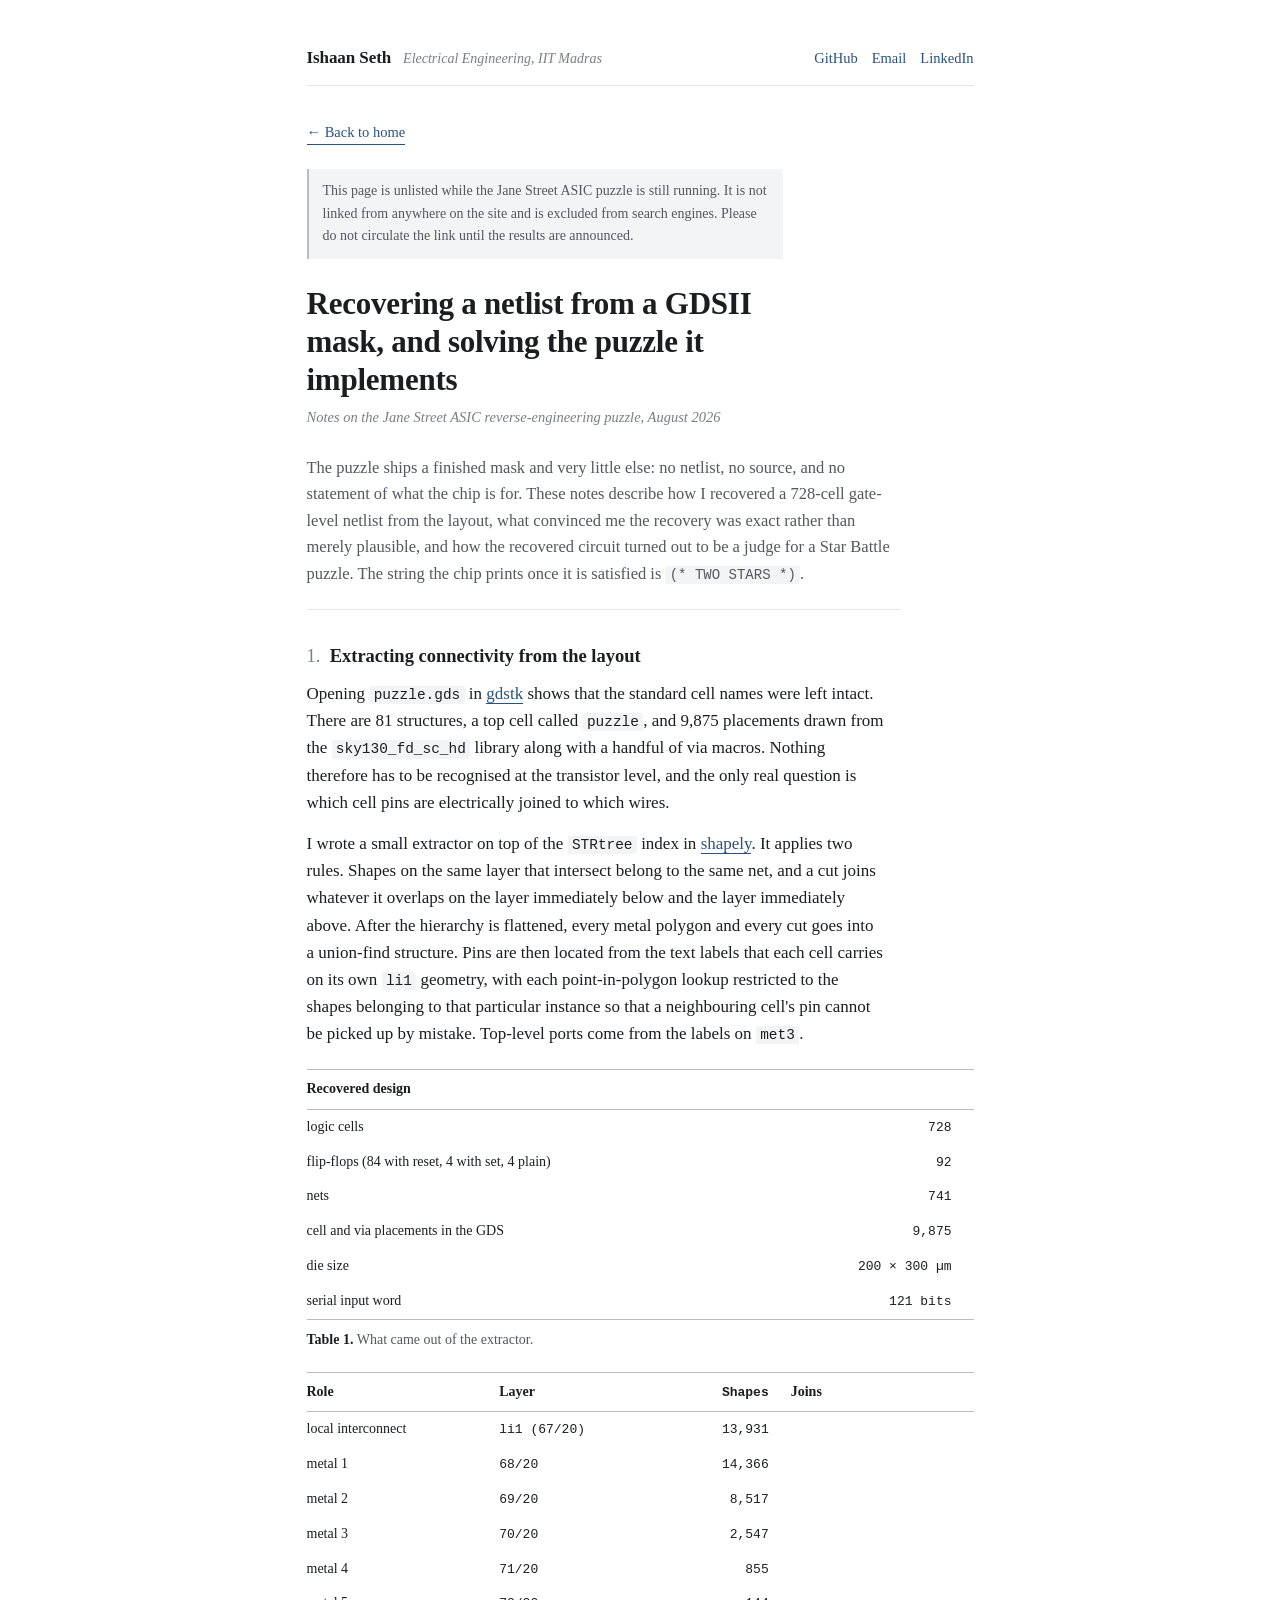
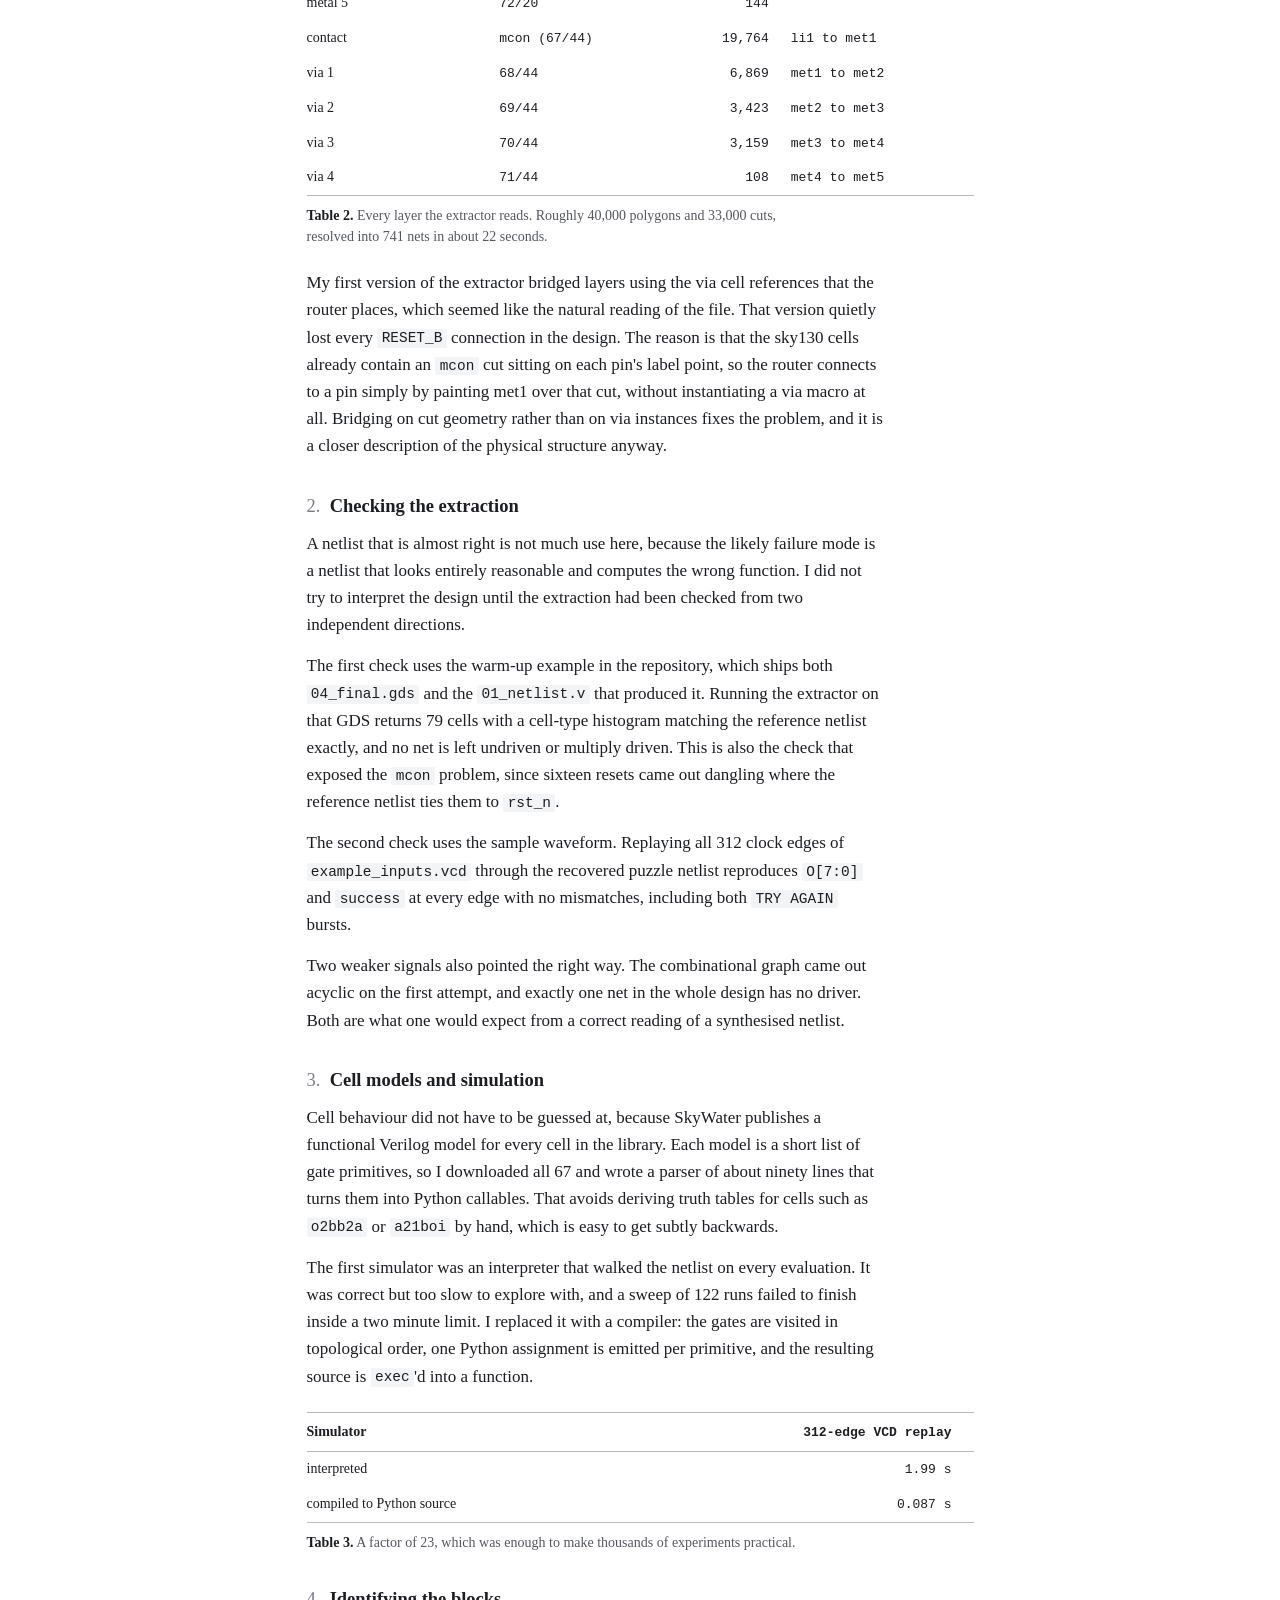
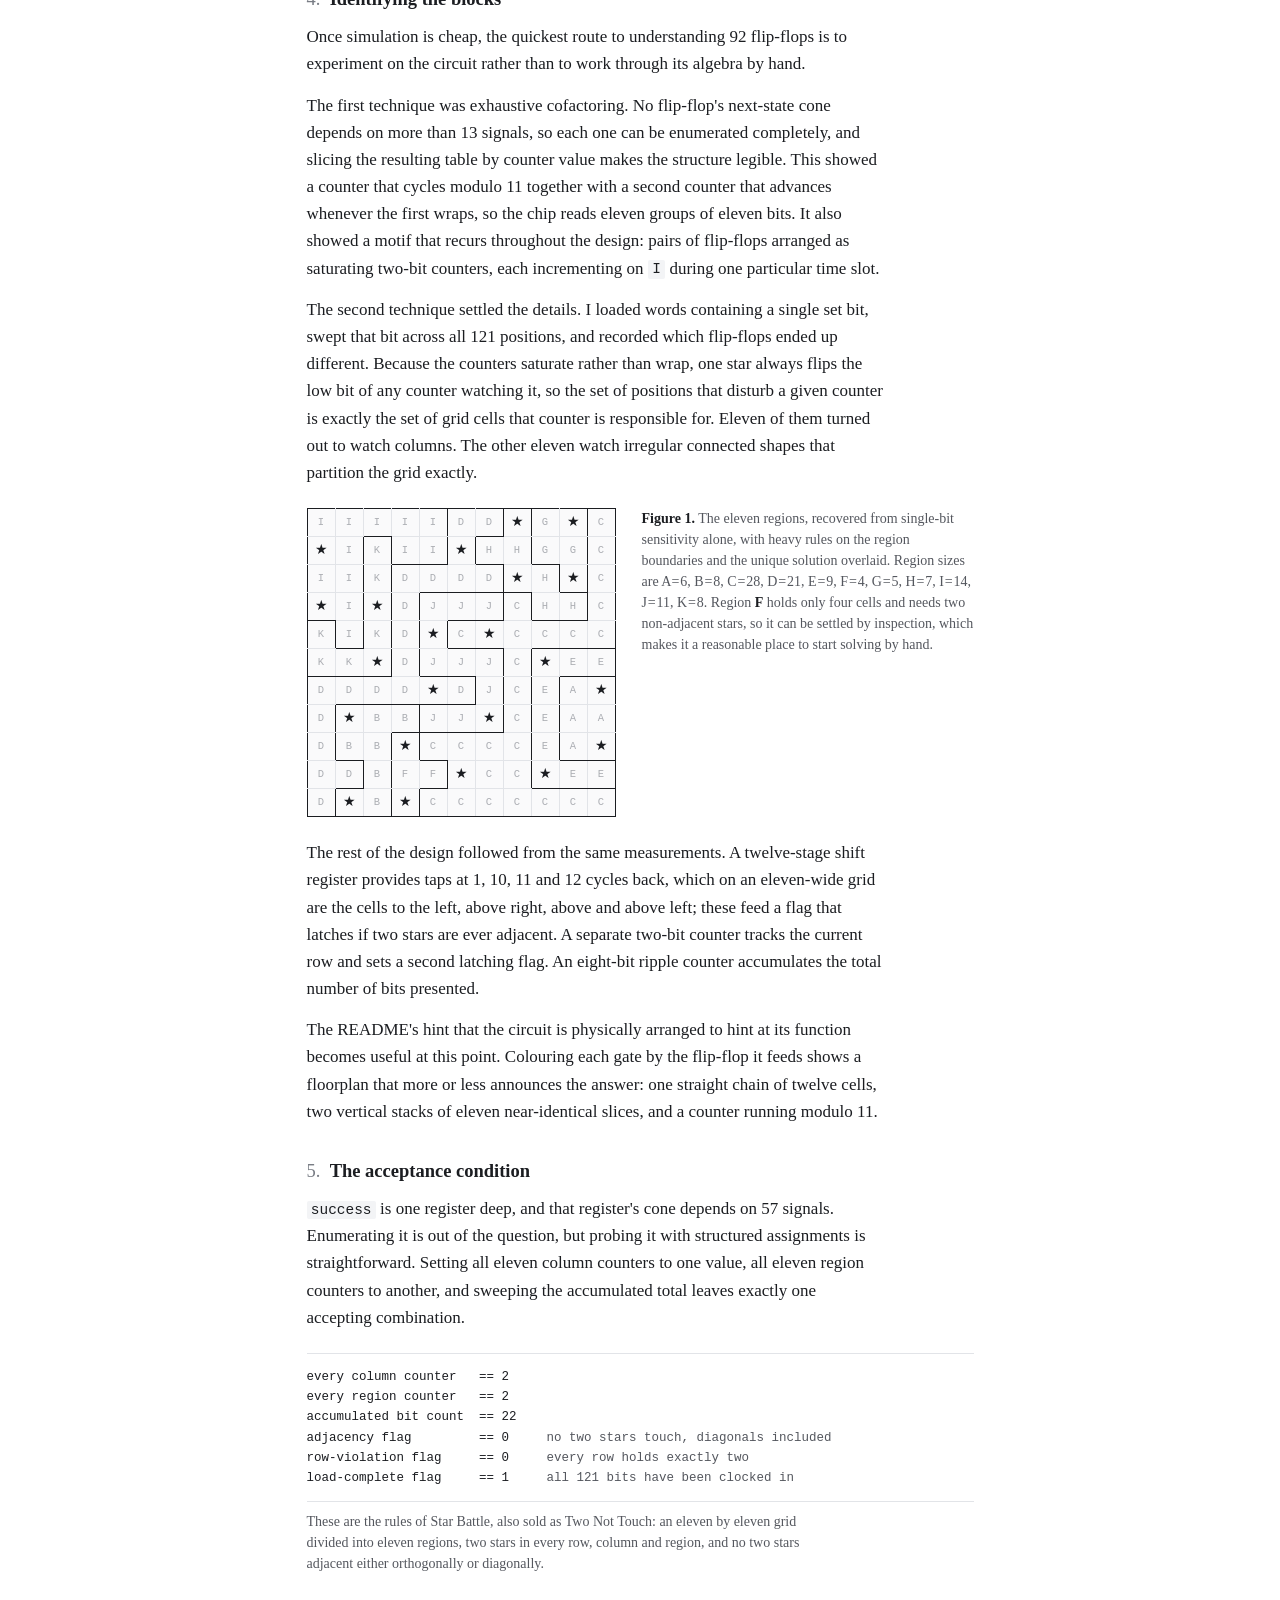
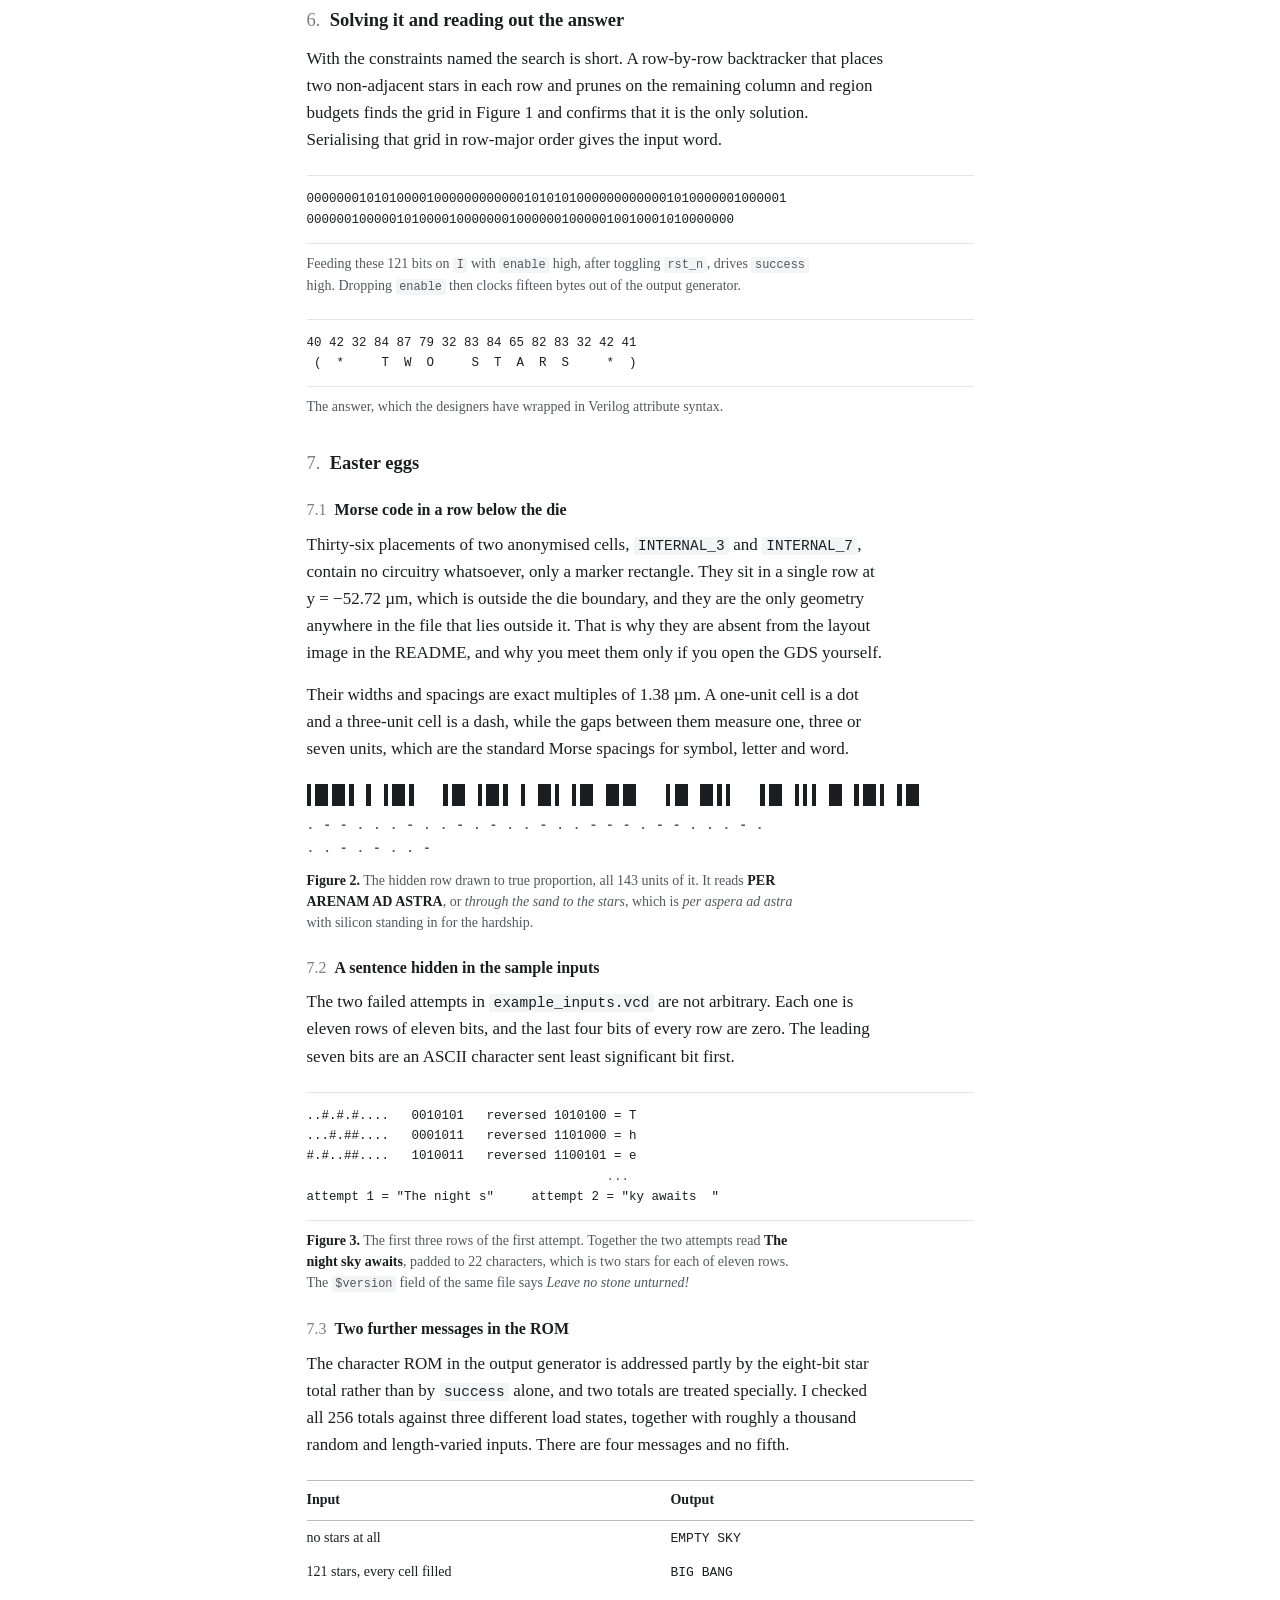
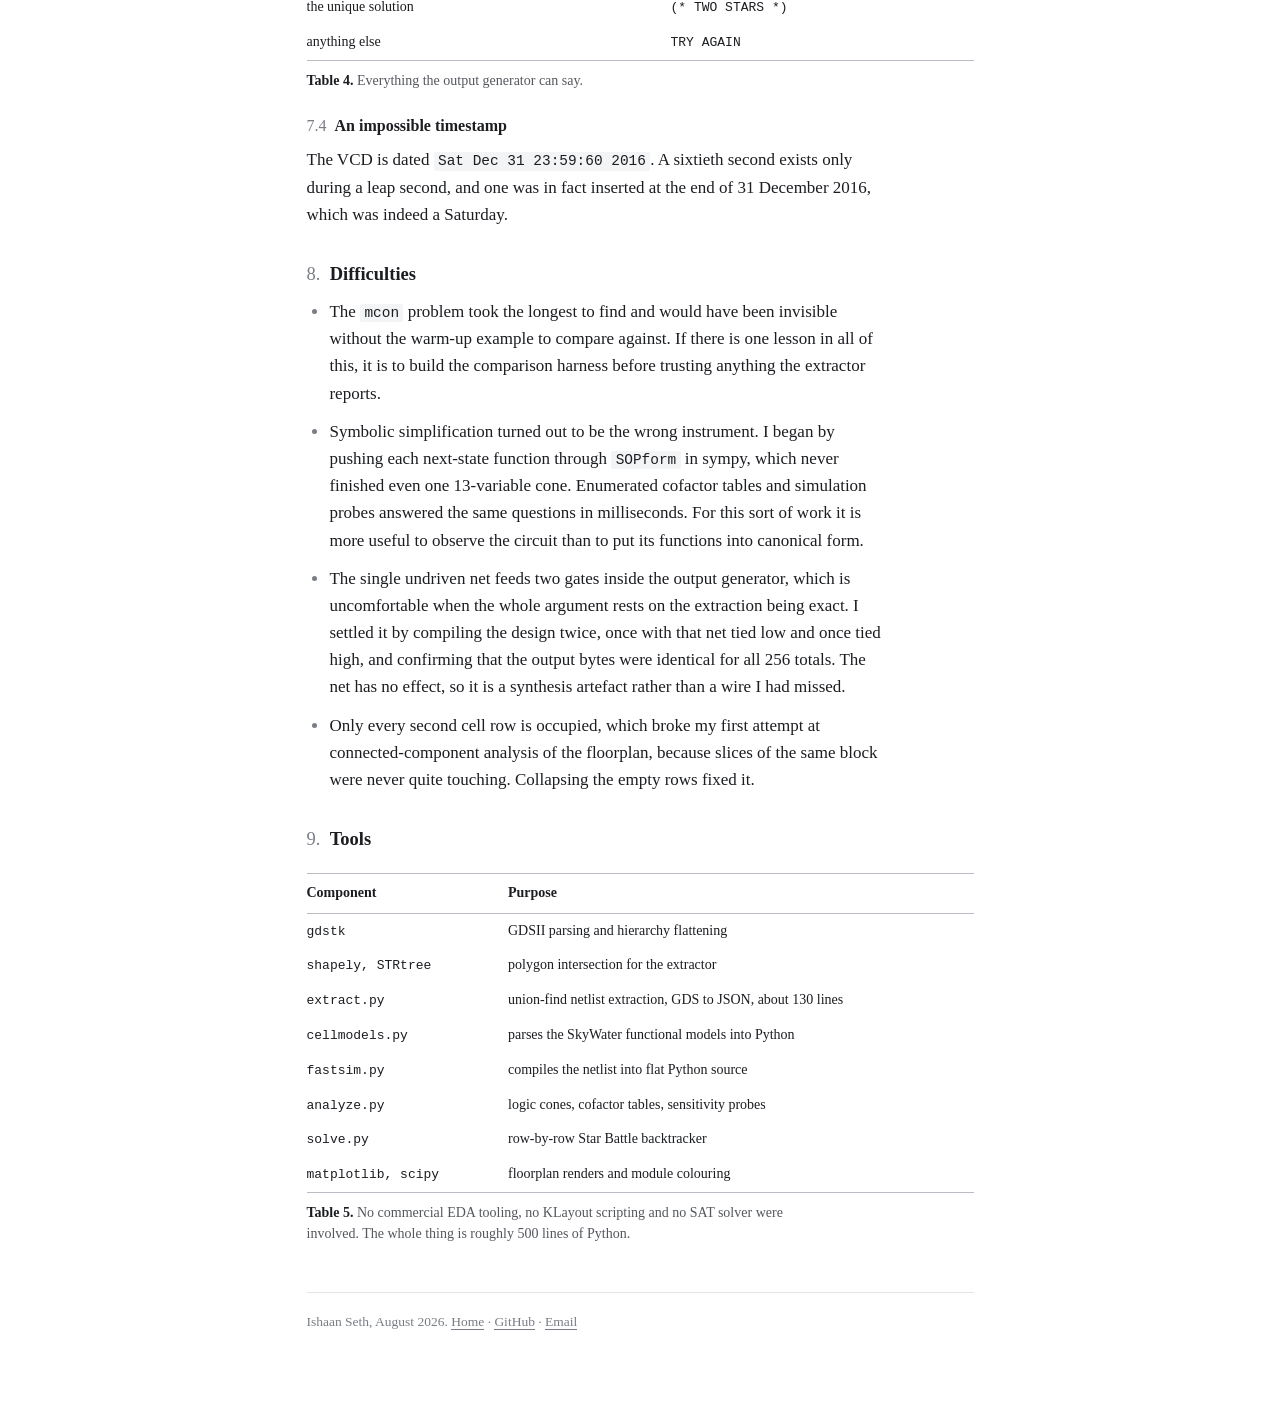
==== writing/asic-puzzle/index.html @ 90d1ff93 "Rebuild portfolio site Replaces the placeholder page with a full portfolio: experience, selected pro" ====
<!DOCTYPE html>
<html lang="en">
<head>
<meta charset="utf-8" />
<meta name="viewport" content="width=device-width, initial-scale=1" />
<title>Recovering a netlist from a GDSII mask | Ishaan Seth</title>
<meta name="robots" content="noindex, nofollow, noarchive, nosnippet" />
<meta name="googlebot" content="noindex, nofollow" />
<meta name="referrer" content="no-referrer" />
<meta name="author" content="Ishaan Seth" />
<link rel="stylesheet" href="../../style.css" />
<link rel="icon" href="data:image/svg+xml,%3Csvg xmlns='http://www.w3.org/2000/svg' viewBox='0 0 32 32'%3E%3Ctext y='26' font-size='26'%3E%E2%9A%A1%3C/text%3E%3C/svg%3E" />
</head>
<body>
<div class="col">

<header class="site">
  <div class="who">
    <a class="brand" href="/">Ishaan Seth</a>
    <span class="role">Electrical Engineering, IIT Madras</span>
  </div>
  <nav>
    <a href="https://github.com/ishaanseth">GitHub</a>
    <a href="mailto:ishaanseth2005@gmail.com">Email</a>
    <a href="https://linkedin.com/in/ishaan-seth">LinkedIn</a>
  </nav>
</header>

<a class="back" href="/">&#8592; Back to home</a>

<p class="notice">This page is unlisted while the Jane Street ASIC puzzle is still running. It is not
linked from anywhere on the site and is excluded from search engines. Please do not circulate the link
until the results are announced.</p>

<article>

<h1 class="title">Recovering a netlist from a GDSII mask, and solving the puzzle it implements</h1>
<p class="byline">Notes on the Jane Street ASIC reverse-engineering puzzle, August 2026</p>

<p class="abstract">The puzzle ships a finished mask and very little else: no netlist, no source, and
no statement of what the chip is for. These notes describe how I recovered a 728-cell gate-level
netlist from the layout, what convinced me the recovery was exact rather than merely plausible, and
how the recovered circuit turned out to be a judge for a Star Battle puzzle. The string the chip
prints once it is satisfied is <code>(* TWO STARS *)</code>.</p>

<h2><span class="sn">1.</span>Extracting connectivity from the layout</h2>
<p>Opening <code>puzzle.gds</code> in <a href="https://heitzmann.github.io/gdstk/">gdstk</a> shows
that the standard cell names were left intact. There are 81 structures, a top cell called
<code>puzzle</code>, and 9,875 placements drawn from the <code>sky130_fd_sc_hd</code> library along
with a handful of via macros. Nothing therefore has to be recognised at the transistor level, and the
only real question is which cell pins are electrically joined to which wires.</p>
<p>I wrote a small extractor on top of the <code>STRtree</code> index in
<a href="https://shapely.readthedocs.io/">shapely</a>. It applies two rules. Shapes on the same layer
that intersect belong to the same net, and a cut joins whatever it overlaps on the layer immediately
below and the layer immediately above. After the hierarchy is flattened, every metal polygon and every
cut goes into a union-find structure. Pins are then located from the text labels that each cell carries
on its own <code>li1</code> geometry, with each point-in-polygon lookup restricted to the shapes
belonging to that particular instance so that a neighbouring cell's pin cannot be picked up by mistake.
Top-level ports come from the labels on <code>met3</code>.</p>

<figure>
  <div class="scroll"><table class="dt">
    <thead><tr><th>Recovered design</th><th class="n"></th></tr></thead>
    <tbody>
      <tr><td>logic cells</td><td class="n">728</td></tr>
      <tr><td>flip-flops (84 with reset, 4 with set, 4 plain)</td><td class="n">92</td></tr>
      <tr><td>nets</td><td class="n">741</td></tr>
      <tr><td>cell and via placements in the GDS</td><td class="n">9,875</td></tr>
      <tr><td>die size</td><td class="n">200 &#215; 300 &#181;m</td></tr>
      <tr><td>serial input word</td><td class="n">121 bits</td></tr>
    </tbody>
  </table></div>
  <figcaption><b>Table 1.</b> What came out of the extractor.</figcaption>
</figure>

<figure>
  <div class="scroll"><table class="dt">
    <thead><tr><th>Role</th><th>Layer</th><th class="n">Shapes</th><th>Joins</th></tr></thead>
    <tbody>
      <tr><td>local interconnect</td><td class="m">li1 (67/20)</td><td class="n">13,931</td><td></td></tr>
      <tr><td>metal 1</td><td class="m">68/20</td><td class="n">14,366</td><td></td></tr>
      <tr><td>metal 2</td><td class="m">69/20</td><td class="n">8,517</td><td></td></tr>
      <tr><td>metal 3</td><td class="m">70/20</td><td class="n">2,547</td><td></td></tr>
      <tr><td>metal 4</td><td class="m">71/20</td><td class="n">855</td><td></td></tr>
      <tr><td>metal 5</td><td class="m">72/20</td><td class="n">144</td><td></td></tr>
      <tr><td>contact</td><td class="m">mcon (67/44)</td><td class="n">19,764</td><td class="m">li1 to met1</td></tr>
      <tr><td>via 1</td><td class="m">68/44</td><td class="n">6,869</td><td class="m">met1 to met2</td></tr>
      <tr><td>via 2</td><td class="m">69/44</td><td class="n">3,423</td><td class="m">met2 to met3</td></tr>
      <tr><td>via 3</td><td class="m">70/44</td><td class="n">3,159</td><td class="m">met3 to met4</td></tr>
      <tr><td>via 4</td><td class="m">71/44</td><td class="n">108</td><td class="m">met4 to met5</td></tr>
    </tbody>
  </table></div>
  <figcaption><b>Table 2.</b> Every layer the extractor reads. Roughly 40,000 polygons and 33,000
    cuts, resolved into 741 nets in about 22 seconds.</figcaption>
</figure>

<p>My first version of the extractor bridged layers using the via cell references that the router
places, which seemed like the natural reading of the file. That version quietly lost every
<code>RESET_B</code> connection in the design. The reason is that the sky130 cells already contain an
<code>mcon</code> cut sitting on each pin's label point, so the router connects to a pin simply by
painting met1 over that cut, without instantiating a via macro at all. Bridging on cut geometry rather
than on via instances fixes the problem, and it is a closer description of the physical structure
anyway.</p>

<h2><span class="sn">2.</span>Checking the extraction</h2>
<p>A netlist that is almost right is not much use here, because the likely failure mode is a netlist
that looks entirely reasonable and computes the wrong function. I did not try to interpret the design
until the extraction had been checked from two independent directions.</p>
<p>The first check uses the warm-up example in the repository, which ships both
<code>04_final.gds</code> and the <code>01_netlist.v</code> that produced it. Running the extractor on
that GDS returns 79 cells with a cell-type histogram matching the reference netlist exactly, and no net
is left undriven or multiply driven. This is also the check that exposed the <code>mcon</code> problem,
since sixteen resets came out dangling where the reference netlist ties them to <code>rst_n</code>.</p>
<p>The second check uses the sample waveform. Replaying all 312 clock edges of
<code>example_inputs.vcd</code> through the recovered puzzle netlist reproduces <code>O[7:0]</code> and
<code>success</code> at every edge with no mismatches, including both <code>TRY AGAIN</code> bursts.</p>
<p>Two weaker signals also pointed the right way. The combinational graph came out acyclic on the first
attempt, and exactly one net in the whole design has no driver. Both are what one would expect from a
correct reading of a synthesised netlist.</p>

<h2><span class="sn">3.</span>Cell models and simulation</h2>
<p>Cell behaviour did not have to be guessed at, because SkyWater publishes a functional Verilog model
for every cell in the library. Each model is a short list of gate primitives, so I downloaded all 67
and wrote a parser of about ninety lines that turns them into Python callables. That avoids deriving
truth tables for cells such as <code>o2bb2a</code> or <code>a21boi</code> by hand, which is easy to get
subtly backwards.</p>
<p>The first simulator was an interpreter that walked the netlist on every evaluation. It was correct
but too slow to explore with, and a sweep of 122 runs failed to finish inside a two minute limit. I
replaced it with a compiler: the gates are visited in topological order, one Python assignment is
emitted per primitive, and the resulting source is <code>exec</code>'d into a function.</p>

<figure>
  <div class="scroll"><table class="dt">
    <thead><tr><th>Simulator</th><th class="n">312-edge VCD replay</th></tr></thead>
    <tbody>
      <tr><td>interpreted</td><td class="n">1.99 s</td></tr>
      <tr><td>compiled to Python source</td><td class="n">0.087 s</td></tr>
    </tbody>
  </table></div>
  <figcaption><b>Table 3.</b> A factor of 23, which was enough to make thousands of experiments
    practical.</figcaption>
</figure>

<h2><span class="sn">4.</span>Identifying the blocks</h2>
<p>Once simulation is cheap, the quickest route to understanding 92 flip-flops is to experiment on the
circuit rather than to work through its algebra by hand.</p>
<p>The first technique was exhaustive cofactoring. No flip-flop's next-state cone depends on more than
13 signals, so each one can be enumerated completely, and slicing the resulting table by counter value
makes the structure legible. This showed a counter that cycles modulo 11 together with a second counter
that advances whenever the first wraps, so the chip reads eleven groups of eleven bits. It also showed a
motif that recurs throughout the design: pairs of flip-flops arranged as saturating two-bit counters,
each incrementing on <code>I</code> during one particular time slot.</p>
<p>The second technique settled the details. I loaded words containing a single set bit, swept that bit
across all 121 positions, and recorded which flip-flops ended up different. Because the counters
saturate rather than wrap, one star always flips the low bit of any counter watching it, so the set of
positions that disturb a given counter is exactly the set of grid cells that counter is responsible for.
Eleven of them turned out to watch columns. The other eleven watch irregular connected shapes that
partition the grid exactly.</p>

<figure>
  <div class="gridwrap">
    <table class="sb">
<tr><td class="gc bt bl"><span class="rl">I</span></td><td class="gc bt"><span class="rl">I</span></td><td class="gc bt bb"><span class="rl">I</span></td><td class="gc bt"><span class="rl">I</span></td><td class="gc bt br"><span class="rl">I</span></td><td class="gc bt bl"><span class="rl">D</span></td><td class="gc bt bb br"><span class="rl">D</span></td><td class="gc bt bl br st"><span class="sg">&#9733;</span></td><td class="gc bt bl"><span class="rl">G</span></td><td class="gc bt br st"><span class="sg">&#9733;</span></td><td class="gc bt bl br"><span class="rl">C</span></td></tr>
<tr><td class="gc bl st"><span class="sg">&#9733;</span></td><td class="gc br"><span class="rl">I</span></td><td class="gc bt bl br"><span class="rl">K</span></td><td class="gc bb bl"><span class="rl">I</span></td><td class="gc bb br"><span class="rl">I</span></td><td class="gc bl br st"><span class="sg">&#9733;</span></td><td class="gc bt bb bl"><span class="rl">H</span></td><td class="gc br"><span class="rl">H</span></td><td class="gc bb bl"><span class="rl">G</span></td><td class="gc br"><span class="rl">G</span></td><td class="gc bl br"><span class="rl">C</span></td></tr>
<tr><td class="gc bl"><span class="rl">I</span></td><td class="gc br"><span class="rl">I</span></td><td class="gc bl br"><span class="rl">K</span></td><td class="gc bt bl"><span class="rl">D</span></td><td class="gc bt bb"><span class="rl">D</span></td><td class="gc bb"><span class="rl">D</span></td><td class="gc bt bb br"><span class="rl">D</span></td><td class="gc bb bl st"><span class="sg">&#9733;</span></td><td class="gc bt br"><span class="rl">H</span></td><td class="gc bb bl br st"><span class="sg">&#9733;</span></td><td class="gc bl br"><span class="rl">C</span></td></tr>
<tr><td class="gc bb bl st"><span class="sg">&#9733;</span></td><td class="gc br"><span class="rl">I</span></td><td class="gc bl br st"><span class="sg">&#9733;</span></td><td class="gc bl br"><span class="rl">D</span></td><td class="gc bt bl"><span class="rl">J</span></td><td class="gc bt bb"><span class="rl">J</span></td><td class="gc bt bb br"><span class="rl">J</span></td><td class="gc bt bl br"><span class="rl">C</span></td><td class="gc bb bl"><span class="rl">H</span></td><td class="gc bt bb br"><span class="rl">H</span></td><td class="gc bl br"><span class="rl">C</span></td></tr>
<tr><td class="gc bt bl br"><span class="rl">K</span></td><td class="gc bb bl br"><span class="rl">I</span></td><td class="gc bl br"><span class="rl">K</span></td><td class="gc bl br"><span class="rl">D</span></td><td class="gc bl br st"><span class="sg">&#9733;</span></td><td class="gc bt bb bl"><span class="rl">C</span></td><td class="gc bt bb st"><span class="sg">&#9733;</span></td><td class="gc"><span class="rl">C</span></td><td class="gc bt bb"><span class="rl">C</span></td><td class="gc bt bb"><span class="rl">C</span></td><td class="gc bb br"><span class="rl">C</span></td></tr>
<tr><td class="gc bb bl"><span class="rl">K</span></td><td class="gc bt bb"><span class="rl">K</span></td><td class="gc bb br st"><span class="sg">&#9733;</span></td><td class="gc bl br"><span class="rl">D</span></td><td class="gc bb bl"><span class="rl">J</span></td><td class="gc bt bb"><span class="rl">J</span></td><td class="gc bt br"><span class="rl">J</span></td><td class="gc bl br"><span class="rl">C</span></td><td class="gc bt bl st"><span class="sg">&#9733;</span></td><td class="gc bt bb"><span class="rl">E</span></td><td class="gc bt bb br"><span class="rl">E</span></td></tr>
<tr><td class="gc bt bl"><span class="rl">D</span></td><td class="gc bt bb"><span class="rl">D</span></td><td class="gc bt bb"><span class="rl">D</span></td><td class="gc bb"><span class="rl">D</span></td><td class="gc bt bb st"><span class="sg">&#9733;</span></td><td class="gc bt bb br"><span class="rl">D</span></td><td class="gc bl br"><span class="rl">J</span></td><td class="gc bl br"><span class="rl">C</span></td><td class="gc bl br"><span class="rl">E</span></td><td class="gc bt bl"><span class="rl">A</span></td><td class="gc bt br st"><span class="sg">&#9733;</span></td></tr>
<tr><td class="gc bl br"><span class="rl">D</span></td><td class="gc bt bl st"><span class="sg">&#9733;</span></td><td class="gc bt"><span class="rl">B</span></td><td class="gc bt bb br"><span class="rl">B</span></td><td class="gc bt bb bl"><span class="rl">J</span></td><td class="gc bt bb"><span class="rl">J</span></td><td class="gc bb br st"><span class="sg">&#9733;</span></td><td class="gc bl br"><span class="rl">C</span></td><td class="gc bl br"><span class="rl">E</span></td><td class="gc bl"><span class="rl">A</span></td><td class="gc br"><span class="rl">A</span></td></tr>
<tr><td class="gc bl br"><span class="rl">D</span></td><td class="gc bb bl"><span class="rl">B</span></td><td class="gc br"><span class="rl">B</span></td><td class="gc bt bl br st"><span class="sg">&#9733;</span></td><td class="gc bt bb bl"><span class="rl">C</span></td><td class="gc bt"><span class="rl">C</span></td><td class="gc bt"><span class="rl">C</span></td><td class="gc br"><span class="rl">C</span></td><td class="gc bl br"><span class="rl">E</span></td><td class="gc bb bl"><span class="rl">A</span></td><td class="gc bb br st"><span class="sg">&#9733;</span></td></tr>
<tr><td class="gc bl"><span class="rl">D</span></td><td class="gc bt bb br"><span class="rl">D</span></td><td class="gc bl br"><span class="rl">B</span></td><td class="gc bl"><span class="rl">F</span></td><td class="gc bt bb br"><span class="rl">F</span></td><td class="gc bl st"><span class="sg">&#9733;</span></td><td class="gc"><span class="rl">C</span></td><td class="gc br"><span class="rl">C</span></td><td class="gc bb bl st"><span class="sg">&#9733;</span></td><td class="gc bt bb"><span class="rl">E</span></td><td class="gc bt bb br"><span class="rl">E</span></td></tr>
<tr><td class="gc bb bl br"><span class="rl">D</span></td><td class="gc bt bb bl st"><span class="sg">&#9733;</span></td><td class="gc bb br"><span class="rl">B</span></td><td class="gc bb bl br st"><span class="sg">&#9733;</span></td><td class="gc bt bb bl"><span class="rl">C</span></td><td class="gc bb"><span class="rl">C</span></td><td class="gc bb"><span class="rl">C</span></td><td class="gc bb"><span class="rl">C</span></td><td class="gc bt bb"><span class="rl">C</span></td><td class="gc bt bb"><span class="rl">C</span></td><td class="gc bt bb br"><span class="rl">C</span></td></tr>
    </table>
    <figcaption style="flex:1 1 230px;min-width:200px"><b>Figure 1.</b> The eleven regions, recovered
      from single-bit sensitivity alone, with heavy rules on the region boundaries and the unique
      solution overlaid. Region sizes are A&#8202;=&#8202;6, B&#8202;=&#8202;8, C&#8202;=&#8202;28, D&#8202;=&#8202;21, E&#8202;=&#8202;9, F&#8202;=&#8202;4, G&#8202;=&#8202;5, H&#8202;=&#8202;7, I&#8202;=&#8202;14, J&#8202;=&#8202;11, K&#8202;=&#8202;8. Region <b>F</b> holds only four cells and needs
      two non-adjacent stars, so it can be settled by inspection, which makes it a reasonable place to
      start solving by hand.</figcaption>
  </div>
</figure>

<p>The rest of the design followed from the same measurements. A twelve-stage shift register provides
taps at 1, 10, 11 and 12 cycles back, which on an eleven-wide grid are the cells to the left, above
right, above and above left; these feed a flag that latches if two stars are ever adjacent. A separate
two-bit counter tracks the current row and sets a second latching flag. An eight-bit ripple counter
accumulates the total number of bits presented.</p>
<p>The README's hint that the circuit is physically arranged to hint at its function becomes useful at
this point. Colouring each gate by the flip-flop it feeds shows a floorplan that more or less announces
the answer: one straight chain of twelve cells, two vertical stacks of eleven near-identical slices, and
a counter running modulo 11.</p>

<h2><span class="sn">5.</span>The acceptance condition</h2>
<p><code>success</code> is one register deep, and that register's cone depends on 57 signals. Enumerating
it is out of the question, but probing it with structured assignments is straightforward. Setting all
eleven column counters to one value, all eleven region counters to another, and sweeping the accumulated
total leaves exactly one accepting combination.</p>
<figure>
  <pre>every column counter   == 2
every region counter   == 2
accumulated bit count  == 22
adjacency flag         == 0     <em>no two stars touch, diagonals included</em>
row-violation flag     == 0     <em>every row holds exactly two</em>
load-complete flag     == 1     <em>all 121 bits have been clocked in</em></pre>
  <figcaption>These are the rules of Star Battle, also sold as Two Not Touch: an eleven by eleven grid
    divided into eleven regions, two stars in every row, column and region, and no two stars adjacent
    either orthogonally or diagonally.</figcaption>
</figure>

<h2><span class="sn">6.</span>Solving it and reading out the answer</h2>
<p>With the constraints named the search is short. A row-by-row backtracker that places two non-adjacent
stars in each row and prunes on the remaining column and region budgets finds the grid in Figure 1 and
confirms that it is the only solution. Serialising that grid in row-major order gives the input word.</p>
<figure>
  <pre>0000000101010000100000000000010101010000000000001010000001000001
000000100000101000010000000100000010000010010001010000000</pre>
  <figcaption>Feeding these 121 bits on <code>I</code> with <code>enable</code> high, after toggling
    <code>rst_n</code>, drives <code>success</code> high. Dropping <code>enable</code> then clocks
    fifteen bytes out of the output generator.</figcaption>
</figure>
<figure>
  <pre>40 42 32 84 87 79 32 83 84 65 82 83 32 42 41
 (  *     T  W  O     S  T  A  R  S     *  )</pre>
  <figcaption>The answer, which the designers have wrapped in Verilog attribute syntax.</figcaption>
</figure>

<h2><span class="sn">7.</span>Easter eggs</h2>

<h3><span class="sn">7.1</span>Morse code in a row below the die</h3>
<p>Thirty-six placements of two anonymised cells, <code>INTERNAL_3</code> and <code>INTERNAL_7</code>,
contain no circuitry whatsoever, only a marker rectangle. They sit in a single row at
y = &minus;52.72 &#181;m, which is outside the die boundary, and they are the only geometry anywhere in
the file that lies outside it. That is why they are absent from the layout image in the README, and why
you meet them only if you open the GDS yourself.</p>
<p>Their widths and spacings are exact multiples of 1.38 &#181;m. A one-unit cell is a dot and a
three-unit cell is a dash, while the gaps between them measure one, three or seven units, which are the
standard Morse spacings for symbol, letter and word.</p>
<figure>
  <div class="morse"><i class="mk" style="flex:1 0 0"></i><i class="gp" style="flex:1 0 0"></i><i class="mk" style="flex:3 0 0"></i><i class="gp" style="flex:1 0 0"></i><i class="mk" style="flex:3 0 0"></i><i class="gp" style="flex:1 0 0"></i><i class="mk" style="flex:1 0 0"></i><i class="gp" style="flex:3 0 0"></i><i class="mk" style="flex:1 0 0"></i><i class="gp" style="flex:3 0 0"></i><i class="mk" style="flex:1 0 0"></i><i class="gp" style="flex:1 0 0"></i><i class="mk" style="flex:3 0 0"></i><i class="gp" style="flex:1 0 0"></i><i class="mk" style="flex:1 0 0"></i><i class="gp" style="flex:7 0 0"></i><i class="mk" style="flex:1 0 0"></i><i class="gp" style="flex:1 0 0"></i><i class="mk" style="flex:3 0 0"></i><i class="gp" style="flex:3 0 0"></i><i class="mk" style="flex:1 0 0"></i><i class="gp" style="flex:1 0 0"></i><i class="mk" style="flex:3 0 0"></i><i class="gp" style="flex:1 0 0"></i><i class="mk" style="flex:1 0 0"></i><i class="gp" style="flex:3 0 0"></i><i class="mk" style="flex:1 0 0"></i><i class="gp" style="flex:3 0 0"></i><i class="mk" style="flex:3 0 0"></i><i class="gp" style="flex:1 0 0"></i><i class="mk" style="flex:1 0 0"></i><i class="gp" style="flex:3 0 0"></i><i class="mk" style="flex:1 0 0"></i><i class="gp" style="flex:1 0 0"></i><i class="mk" style="flex:3 0 0"></i><i class="gp" style="flex:3 0 0"></i><i class="mk" style="flex:3 0 0"></i><i class="gp" style="flex:1 0 0"></i><i class="mk" style="flex:3 0 0"></i><i class="gp" style="flex:7 0 0"></i><i class="mk" style="flex:1 0 0"></i><i class="gp" style="flex:1 0 0"></i><i class="mk" style="flex:3 0 0"></i><i class="gp" style="flex:3 0 0"></i><i class="mk" style="flex:3 0 0"></i><i class="gp" style="flex:1 0 0"></i><i class="mk" style="flex:1 0 0"></i><i class="gp" style="flex:1 0 0"></i><i class="mk" style="flex:1 0 0"></i><i class="gp" style="flex:7 0 0"></i><i class="mk" style="flex:1 0 0"></i><i class="gp" style="flex:1 0 0"></i><i class="mk" style="flex:3 0 0"></i><i class="gp" style="flex:3 0 0"></i><i class="mk" style="flex:1 0 0"></i><i class="gp" style="flex:1 0 0"></i><i class="mk" style="flex:1 0 0"></i><i class="gp" style="flex:1 0 0"></i><i class="mk" style="flex:1 0 0"></i><i class="gp" style="flex:3 0 0"></i><i class="mk" style="flex:3 0 0"></i><i class="gp" style="flex:3 0 0"></i><i class="mk" style="flex:1 0 0"></i><i class="gp" style="flex:1 0 0"></i><i class="mk" style="flex:3 0 0"></i><i class="gp" style="flex:1 0 0"></i><i class="mk" style="flex:1 0 0"></i><i class="gp" style="flex:3 0 0"></i><i class="mk" style="flex:1 0 0"></i><i class="gp" style="flex:1 0 0"></i><i class="mk" style="flex:3 0 0"></i></div>
  <p class="mcode"><b>. - - . . . - . . - . - . . - . . - - - . - - . . . - . . . - . - . . -</b></p>
  <figcaption><b>Figure 2.</b> The hidden row drawn to true proportion, all 143 units of it. It
    reads <b>PER ARENAM AD ASTRA</b>, or <em>through the sand to the stars</em>, which is
    <em>per aspera ad astra</em> with silicon standing in for the hardship.</figcaption>
</figure>

<h3><span class="sn">7.2</span>A sentence hidden in the sample inputs</h3>
<p>The two failed attempts in <code>example_inputs.vcd</code> are not arbitrary. Each one is eleven rows
of eleven bits, and the last four bits of every row are zero. The leading seven bits are an ASCII
character sent least significant bit first.</p>
<figure>
  <pre>..#.#.#....   0010101   reversed 1010100 = T
...#.##....   0001011   reversed 1101000 = h
#.#..##....   1010011   reversed 1100101 = e
                                        <em>...</em>
attempt 1 = "The night s"     attempt 2 = "ky awaits  "</pre>
  <figcaption><b>Figure 3.</b> The first three rows of the first attempt. Together the two attempts read
    <b>The night sky awaits</b>, padded to 22 characters, which is two stars for each of eleven rows.
    The <code>$version</code> field of the same file says <span class="q">Leave no stone
    unturned!</span></figcaption>
</figure>

<h3><span class="sn">7.3</span>Two further messages in the ROM</h3>
<p>The character ROM in the output generator is addressed partly by the eight-bit star total rather than
by <code>success</code> alone, and two totals are treated specially. I checked all 256 totals against
three different load states, together with roughly a thousand random and length-varied inputs. There are
four messages and no fifth.</p>
<figure>
  <div class="scroll"><table class="dt">
    <thead><tr><th>Input</th><th>Output</th></tr></thead>
    <tbody>
      <tr><td>no stars at all</td><td class="m">EMPTY SKY</td></tr>
      <tr><td>121 stars, every cell filled</td><td class="m">BIG BANG</td></tr>
      <tr><td>the unique solution</td><td class="m">(* TWO STARS *)</td></tr>
      <tr><td>anything else</td><td class="m">TRY AGAIN</td></tr>
    </tbody>
  </table></div>
  <figcaption><b>Table 4.</b> Everything the output generator can say.</figcaption>
</figure>

<h3><span class="sn">7.4</span>An impossible timestamp</h3>
<p>The VCD is dated <code>Sat Dec 31 23:59:60 2016</code>. A sixtieth second exists only during a leap
second, and one was in fact inserted at the end of 31 December 2016, which was indeed a Saturday.</p>

<h2><span class="sn">8.</span>Difficulties</h2>
<ul class="bul">
  <li>The <code>mcon</code> problem took the longest to find and would have been invisible without the
    warm-up example to compare against. If there is one lesson in all of this, it is to build the
    comparison harness before trusting anything the extractor reports.</li>
  <li>Symbolic simplification turned out to be the wrong instrument. I began by pushing each next-state
    function through <code>SOPform</code> in sympy, which never finished even one 13-variable cone.
    Enumerated cofactor tables and simulation probes answered the same questions in milliseconds. For
    this sort of work it is more useful to observe the circuit than to put its functions into canonical
    form.</li>
  <li>The single undriven net feeds two gates inside the output generator, which is uncomfortable when
    the whole argument rests on the extraction being exact. I settled it by compiling the design twice,
    once with that net tied low and once tied high, and confirming that the output bytes were identical
    for all 256 totals. The net has no effect, so it is a synthesis artefact rather than a wire I had
    missed.</li>
  <li>Only every second cell row is occupied, which broke my first attempt at connected-component
    analysis of the floorplan, because slices of the same block were never quite touching. Collapsing
    the empty rows fixed it.</li>
</ul>

<h2><span class="sn">9.</span>Tools</h2>
<figure>
  <div class="scroll"><table class="dt">
    <thead><tr><th>Component</th><th>Purpose</th></tr></thead>
    <tbody>
      <tr><td class="m">gdstk</td><td>GDSII parsing and hierarchy flattening</td></tr>
      <tr><td class="m">shapely, STRtree</td><td>polygon intersection for the extractor</td></tr>
      <tr><td class="m">extract.py</td><td>union-find netlist extraction, GDS to JSON, about 130 lines</td></tr>
      <tr><td class="m">cellmodels.py</td><td>parses the SkyWater functional models into Python</td></tr>
      <tr><td class="m">fastsim.py</td><td>compiles the netlist into flat Python source</td></tr>
      <tr><td class="m">analyze.py</td><td>logic cones, cofactor tables, sensitivity probes</td></tr>
      <tr><td class="m">solve.py</td><td>row-by-row Star Battle backtracker</td></tr>
      <tr><td class="m">matplotlib, scipy</td><td>floorplan renders and module colouring</td></tr>
    </tbody>
  </table></div>
  <figcaption><b>Table 5.</b> No commercial EDA tooling, no KLayout scripting and no SAT solver were
    involved. The whole thing is roughly 500 lines of Python.</figcaption>
</figure>

</article>

<div class="foot">
  <div>Ishaan Seth, August 2026. <a href="/">Home</a> &middot;
    <a href="https://github.com/ishaanseth">GitHub</a> &middot;
    <a href="mailto:ishaanseth2005@gmail.com">Email</a></div>
</div>

</div>
</body>
</html>
---- style.css ----
:root{
  --ground:#ffffff; --ink:#1b1d21; --ink-dim:#54575e; --ink-faint:#797d85;
  --rule:#b9bcc3; --rule-soft:#e2e4e8; --link:#29527d; --code-bg:#f3f4f6; --cell:#fafafb;
  --tag:#eef0f3;
  --serif:Charter,"Bitstream Charter","Iowan Old Style","Palatino Linotype",Palatino,Georgia,"Times New Roman",serif;
  --mono:ui-monospace,"SF Mono",SFMono-Regular,Menlo,Consolas,"Liberation Mono",monospace;
}
@media (prefers-color-scheme:dark){
  :root{
    --ground:#15171b; --ink:#dcdee4; --ink-dim:#9a9ea8; --ink-faint:#7b7f89;
    --rule:#3a3e46; --rule-soft:#262a31; --link:#8aaed4; --code-bg:#1d2027; --cell:#1a1d23;
    --tag:#22262d;
  }
}
:root[data-theme="dark"]{
  --ground:#15171b; --ink:#dcdee4; --ink-dim:#9a9ea8; --ink-faint:#7b7f89;
  --rule:#3a3e46; --rule-soft:#262a31; --link:#8aaed4; --code-bg:#1d2027; --cell:#1a1d23;
  --tag:#22262d;
}
:root[data-theme="light"]{
  --ground:#ffffff; --ink:#1b1d21; --ink-dim:#54575e; --ink-faint:#797d85;
  --rule:#b9bcc3; --rule-soft:#e2e4e8; --link:#29527d; --code-bg:#f3f4f6; --cell:#fafafb;
  --tag:#eef0f3;
}

*{box-sizing:border-box}
html,body{background:var(--ground);margin:0}
body{color:var(--ink);font-family:var(--serif);font-size:17px;line-height:1.6;
     -webkit-font-smoothing:antialiased}
.col{max-width:43em;margin:0 auto;padding:clamp(24px,4vw,44px) clamp(18px,4vw,32px) 84px}

a{color:var(--link);text-decoration:none;border-bottom:1px solid currentColor}
a:hover{color:var(--ink)}
a:focus-visible{outline:2px solid var(--link);outline-offset:3px;border-radius:2px}
code{font-family:var(--mono);font-size:.85em;background:var(--code-bg);padding:.08em .3em;
     border-radius:2px}
em{font-style:italic}
.q{font-style:italic;color:var(--ink-dim)}

/* ---------- site header ---------- */
.site{display:flex;flex-wrap:wrap;align-items:baseline;justify-content:space-between;
      gap:8px 20px;padding-bottom:14px;border-bottom:1px solid var(--rule-soft);margin-bottom:32px}
.site .who{display:flex;flex-wrap:wrap;align-items:baseline;gap:6px 12px}
.site a.brand{font-size:17px;font-weight:600;color:var(--ink);border:0;letter-spacing:-.005em}
.site a.brand:hover{color:var(--link)}
.site .role{font-size:14px;color:var(--ink-faint);font-style:italic}
.site nav{display:flex;flex-wrap:wrap;gap:14px;font-size:14.5px}
.site nav a{border-bottom-color:transparent}
.site nav a:hover{border-bottom-color:currentColor}

/* ---------- home ---------- */
.lede{font-size:18px;color:var(--ink-dim);max-width:34em;margin:0 0 16px;line-height:1.62}
.lede strong{color:var(--ink);font-weight:600}
h2.sect{font-size:13px;font-weight:600;letter-spacing:.09em;text-transform:uppercase;
        color:var(--ink-faint);margin:40px 0 14px;padding-bottom:6px;
        border-bottom:1px solid var(--rule-soft)}
.entry{padding:14px 0;border-bottom:1px solid var(--rule-soft)}
.entry:last-child{border-bottom:0}
.entry .top{display:flex;flex-wrap:wrap;align-items:baseline;justify-content:space-between;gap:4px 16px}
.entry .name{font-size:16.5px;font-weight:600}
.entry .name a{color:var(--ink);border:0}
.entry .name a:hover{color:var(--link)}
.entry .when{font-family:var(--mono);font-size:11.5px;color:var(--ink-faint);
             font-variant-numeric:tabular-nums;white-space:nowrap}
.entry .where{font-size:14.5px;color:var(--ink-dim);font-style:italic;margin:1px 0 7px}
.entry ul{margin:0;padding-left:1.25em;max-width:36em}
.entry li{margin-bottom:5px;font-size:15.5px;line-height:1.55}
.entry li::marker{color:var(--ink-faint)}
.entry p.desc{margin:4px 0 7px;font-size:15.5px;color:var(--ink-dim);max-width:36em;line-height:1.55}
.chips{display:flex;flex-wrap:wrap;gap:6px;margin-top:7px}
.chips span{font-family:var(--mono);font-size:11px;background:var(--tag);color:var(--ink-dim);
            padding:2px 7px;border-radius:2px}
ul.plain{list-style:none;margin:0;padding:0}
ul.facts{margin:0;padding-left:1.25em;max-width:36em}
ul.facts li{margin-bottom:8px;font-size:15.5px;line-height:1.55}
ul.facts li::marker{color:var(--ink-faint)}
.kv{display:grid;grid-template-columns:auto 1fr;gap:5px 18px;font-size:15.5px;max-width:36em}
.kv dt{font-family:var(--mono);font-size:11.5px;color:var(--ink-faint);text-transform:uppercase;
       letter-spacing:.07em;padding-top:.34em}
.kv dd{margin:0}

/* ---------- article ---------- */
.back{display:inline-block;font-size:14.5px;margin-bottom:24px}
.notice{font-size:14px;color:var(--ink-dim);background:var(--code-bg);
        padding:11px 14px;border-left:2px solid var(--rule);margin:0 0 26px;max-width:34em}
.title{font-size:clamp(23px,3.4vw,31px);font-weight:600;line-height:1.24;margin:0 0 6px;
       letter-spacing:-.008em;max-width:30ch}
.byline{font-size:14.5px;color:var(--ink-faint);margin:0 0 26px;font-style:italic}
.abstract{font-size:16.5px;color:var(--ink-dim);margin:0 0 8px;max-width:36em;
          padding-bottom:22px;border-bottom:1px solid var(--rule-soft)}
article h2{font-size:18.5px;font-weight:600;line-height:1.3;margin:34px 0 12px;max-width:34em}
article h3{font-size:16px;font-weight:600;line-height:1.35;margin:24px 0 10px;max-width:34em}
article h2 .sn,article h3 .sn{color:var(--ink-faint);font-weight:400;
                              font-variant-numeric:tabular-nums;margin-right:.5em}
article p{margin:0 0 14px;max-width:34em}
article ul.bul{margin:0 0 14px;padding-left:1.35em;max-width:34em}
article ul.bul li{margin-bottom:11px}
article ul.bul li::marker{color:var(--ink-faint)}

figure{margin:22px 0;display:flex;flex-direction:column;gap:9px}
figcaption{font-size:14px;line-height:1.5;color:var(--ink-dim);max-width:36em}
figcaption b{color:var(--ink);font-weight:600}
.scroll{overflow-x:auto}
table.dt{border-collapse:collapse;font-size:14px;font-family:var(--serif);
         font-variant-numeric:tabular-nums;min-width:100%}
table.dt th,table.dt td{text-align:left;padding:6px 22px 6px 0;white-space:nowrap;
                        border:0;vertical-align:baseline}
table.dt thead th{font-weight:600;border-top:1.5px solid var(--rule);
                  border-bottom:.75px solid var(--rule);padding-top:8px;padding-bottom:8px}
table.dt tbody tr:last-child td{border-bottom:1.5px solid var(--rule)}
table.dt td.n,table.dt th.n{text-align:right;font-family:var(--mono);font-size:13px}
table.dt td.m{font-family:var(--mono);font-size:13px}
pre{margin:0;font-family:var(--mono);font-size:12.5px;line-height:1.62;
    padding:13px 15px 13px 0;overflow-x:auto;color:var(--ink);
    border-top:.75px solid var(--rule-soft);border-bottom:.75px solid var(--rule-soft)}
pre em{color:var(--ink-dim);font-style:normal}

.gridwrap{display:flex;flex-wrap:wrap;gap:26px;align-items:flex-start}
table.sb{border-collapse:collapse;font-family:var(--mono);background:var(--cell)}
table.sb td{width:28px;height:28px;text-align:center;vertical-align:middle;
            border:.75px solid var(--rule-soft);font-size:10.5px;color:var(--ink-faint)}
table.sb td.bt{border-top:1.75px solid var(--ink)}
table.sb td.bb{border-bottom:1.75px solid var(--ink)}
table.sb td.bl{border-left:1.75px solid var(--ink)}
table.sb td.br{border-right:1.75px solid var(--ink)}
.sg{color:var(--ink);font-size:14px}
.rl{opacity:.6}

.morse{display:flex;align-items:stretch;height:22px;width:100%;max-width:36em}
.morse i{display:block}
.morse i.mk{background:var(--ink)}
.mcode{font-family:var(--mono);font-size:13px;color:var(--ink-dim);word-break:break-all;
       line-height:1.75;margin:0;max-width:36em;letter-spacing:.04em}

.foot{margin-top:48px;padding-top:18px;border-top:1px solid var(--rule-soft);
      font-size:13.5px;color:var(--ink-faint);line-height:1.7}
.foot a{color:var(--ink-faint)}
.foot a:hover{color:var(--link)}
@media (prefers-reduced-motion:reduce){*{transition:none !important;animation:none !important}}
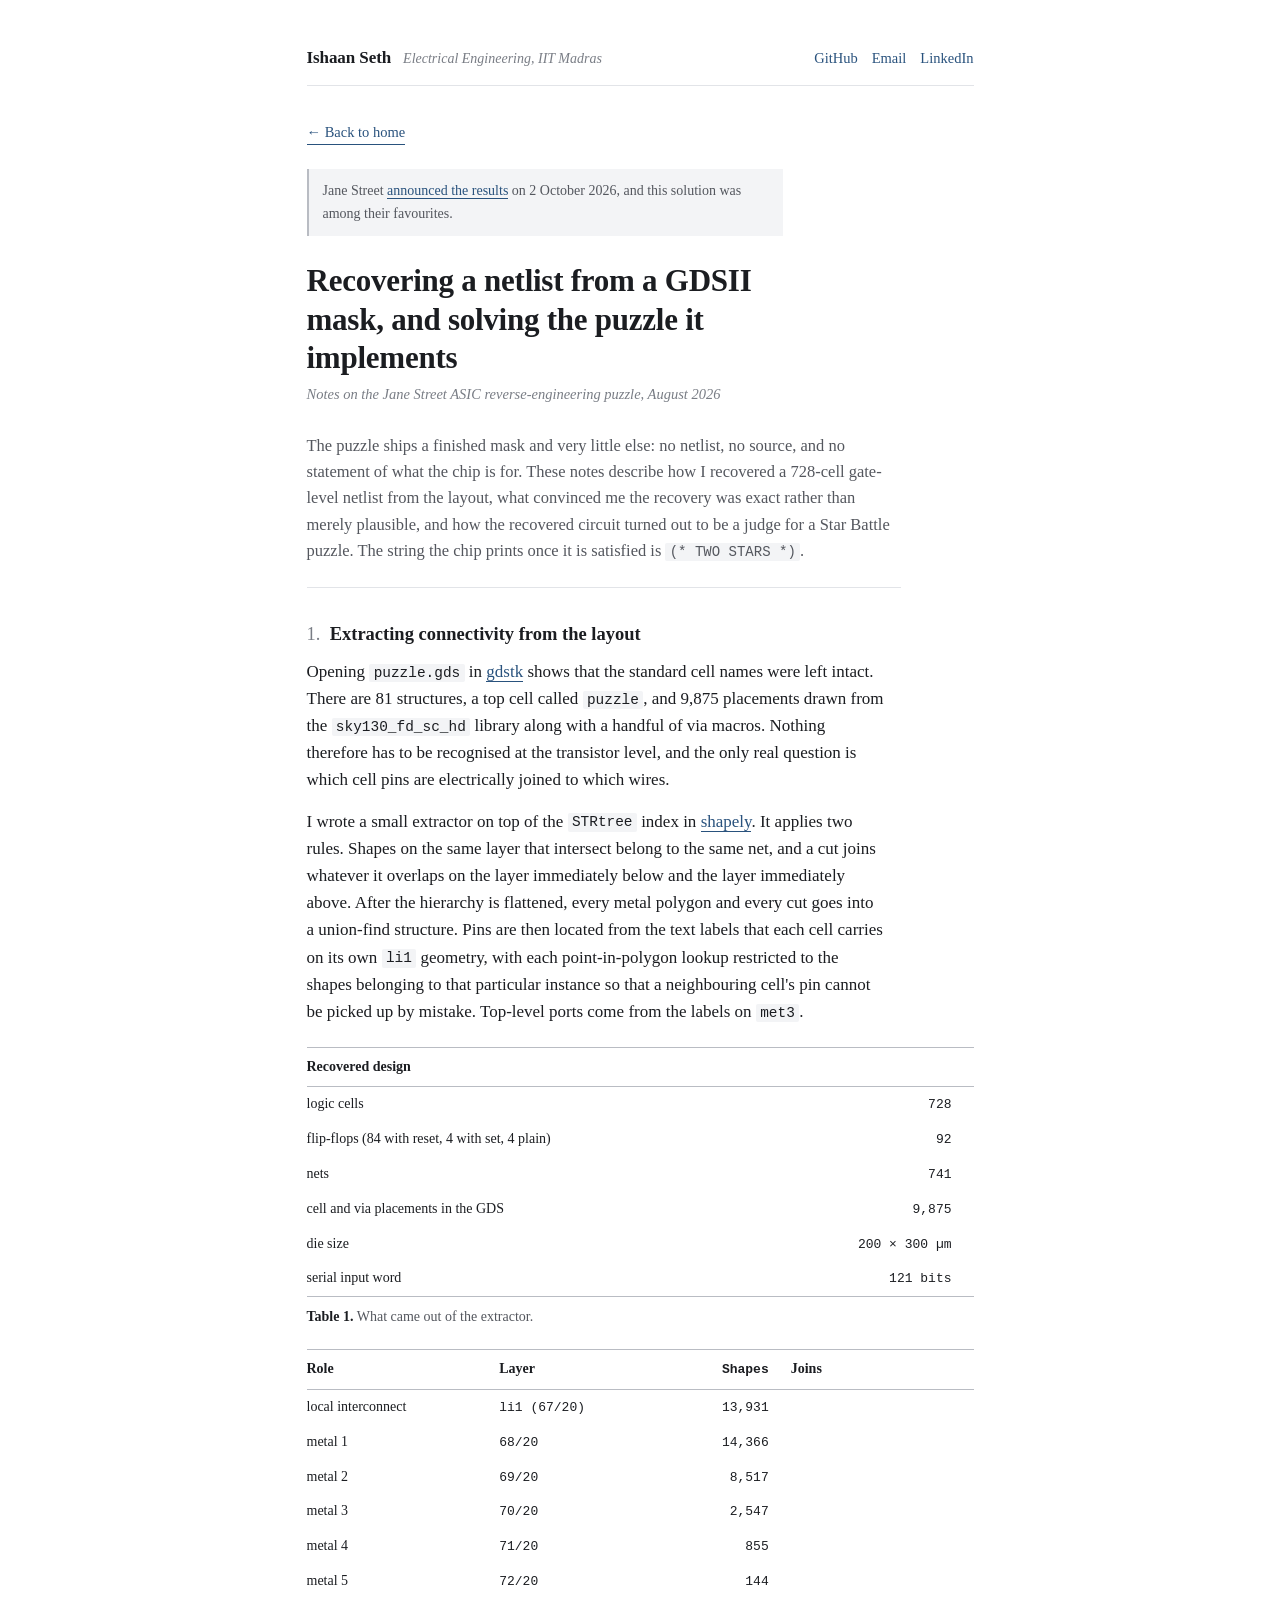
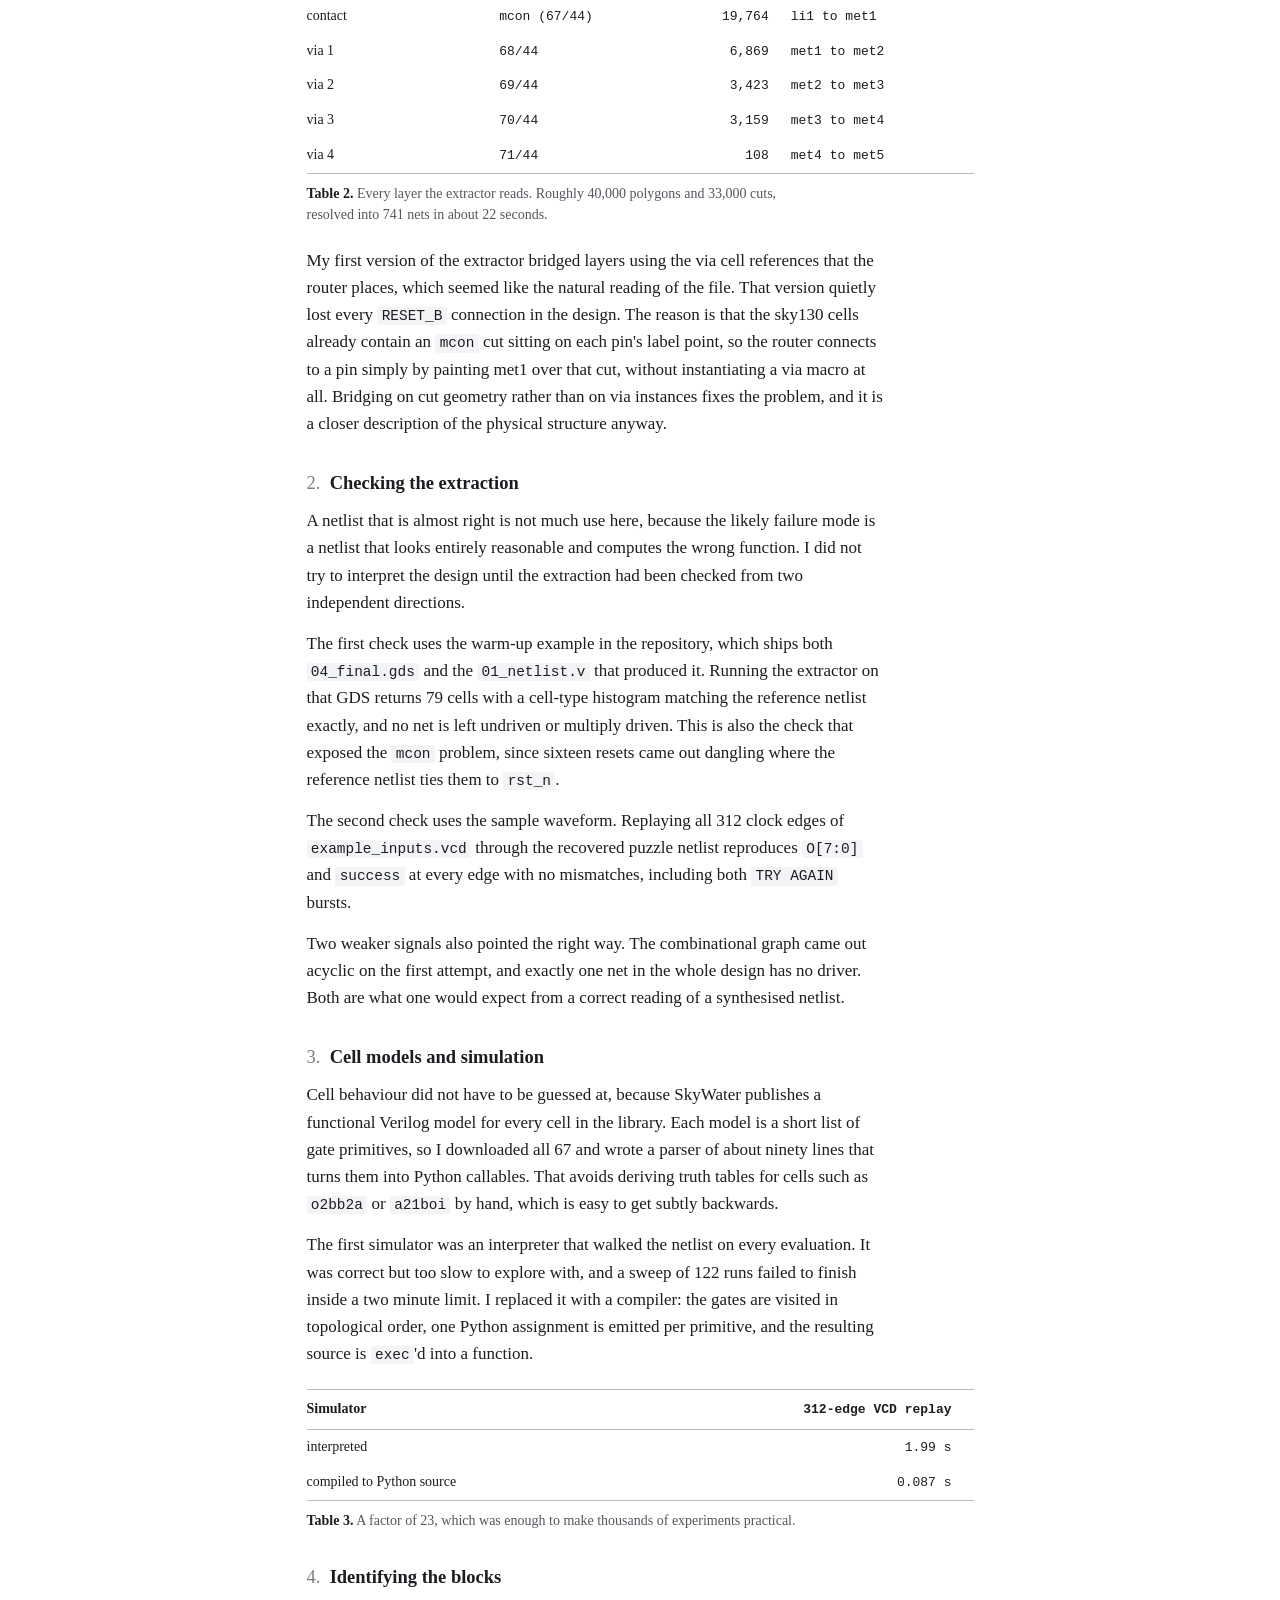
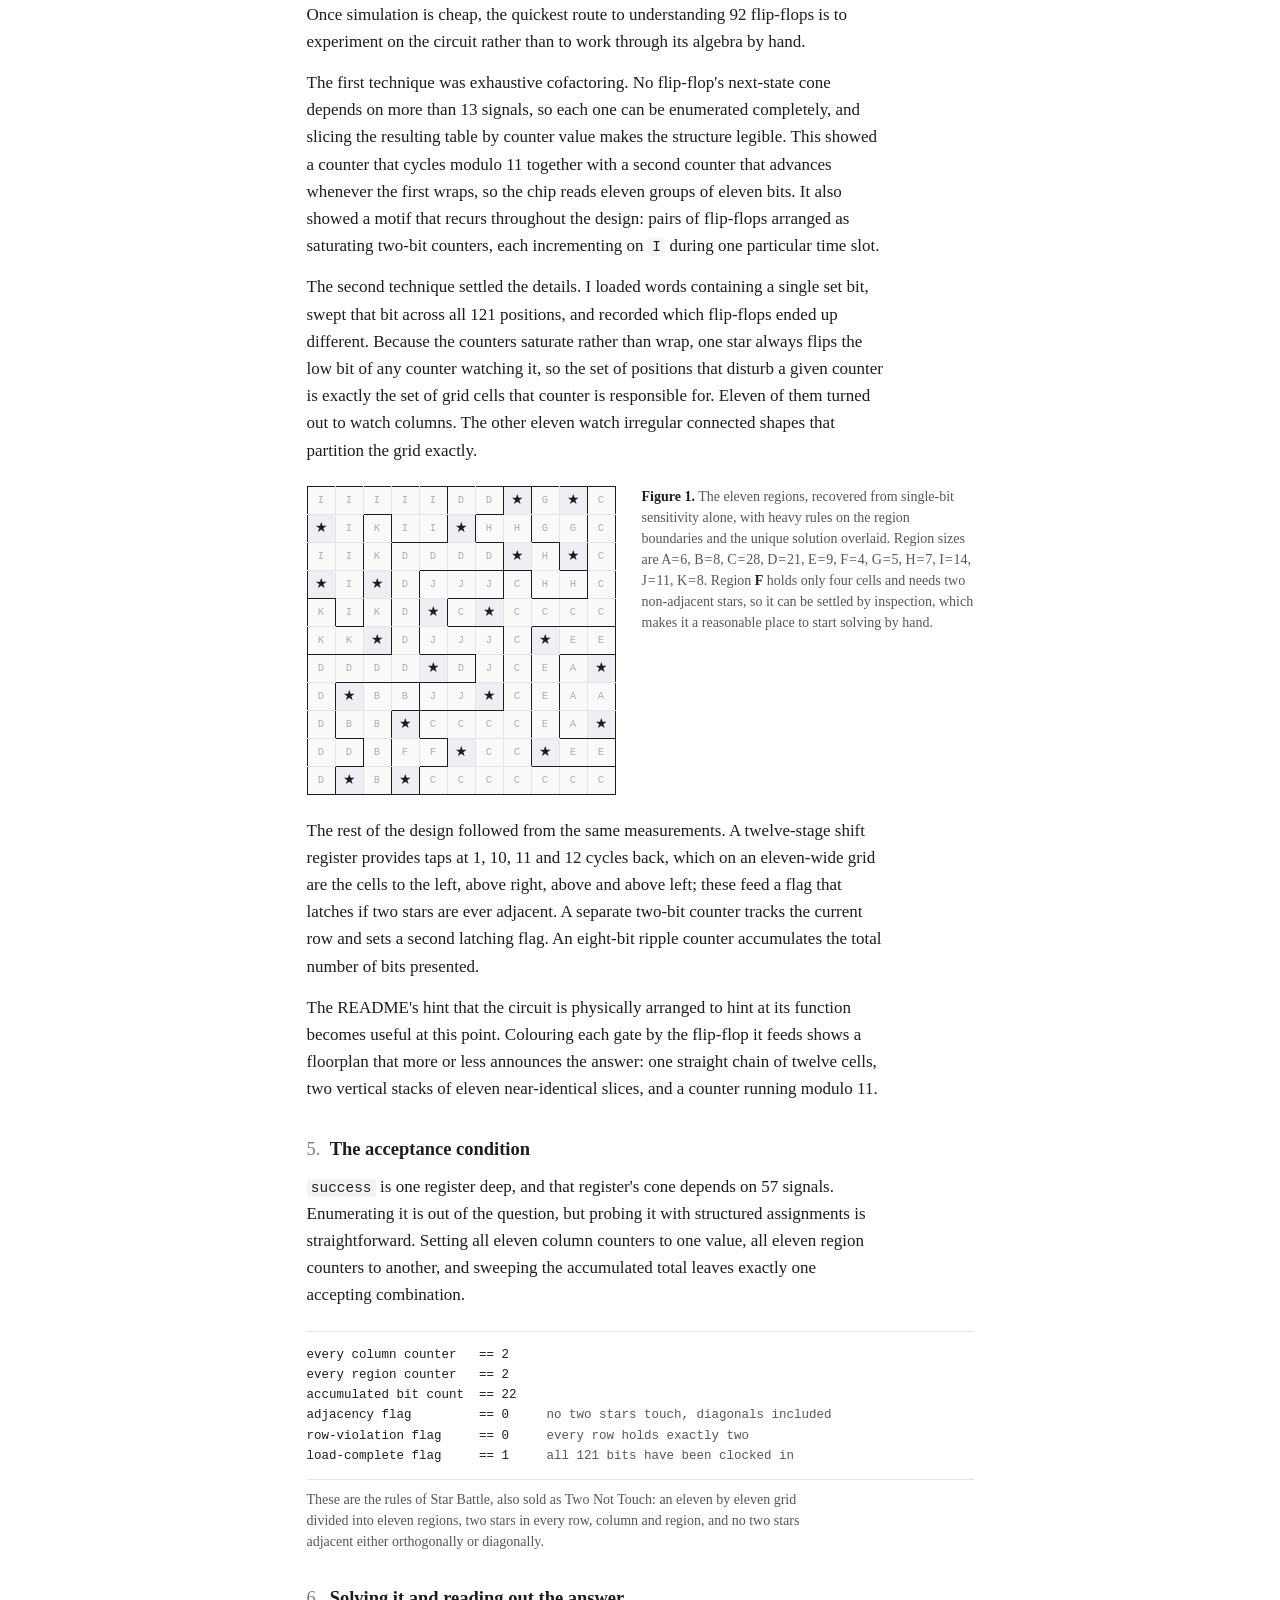
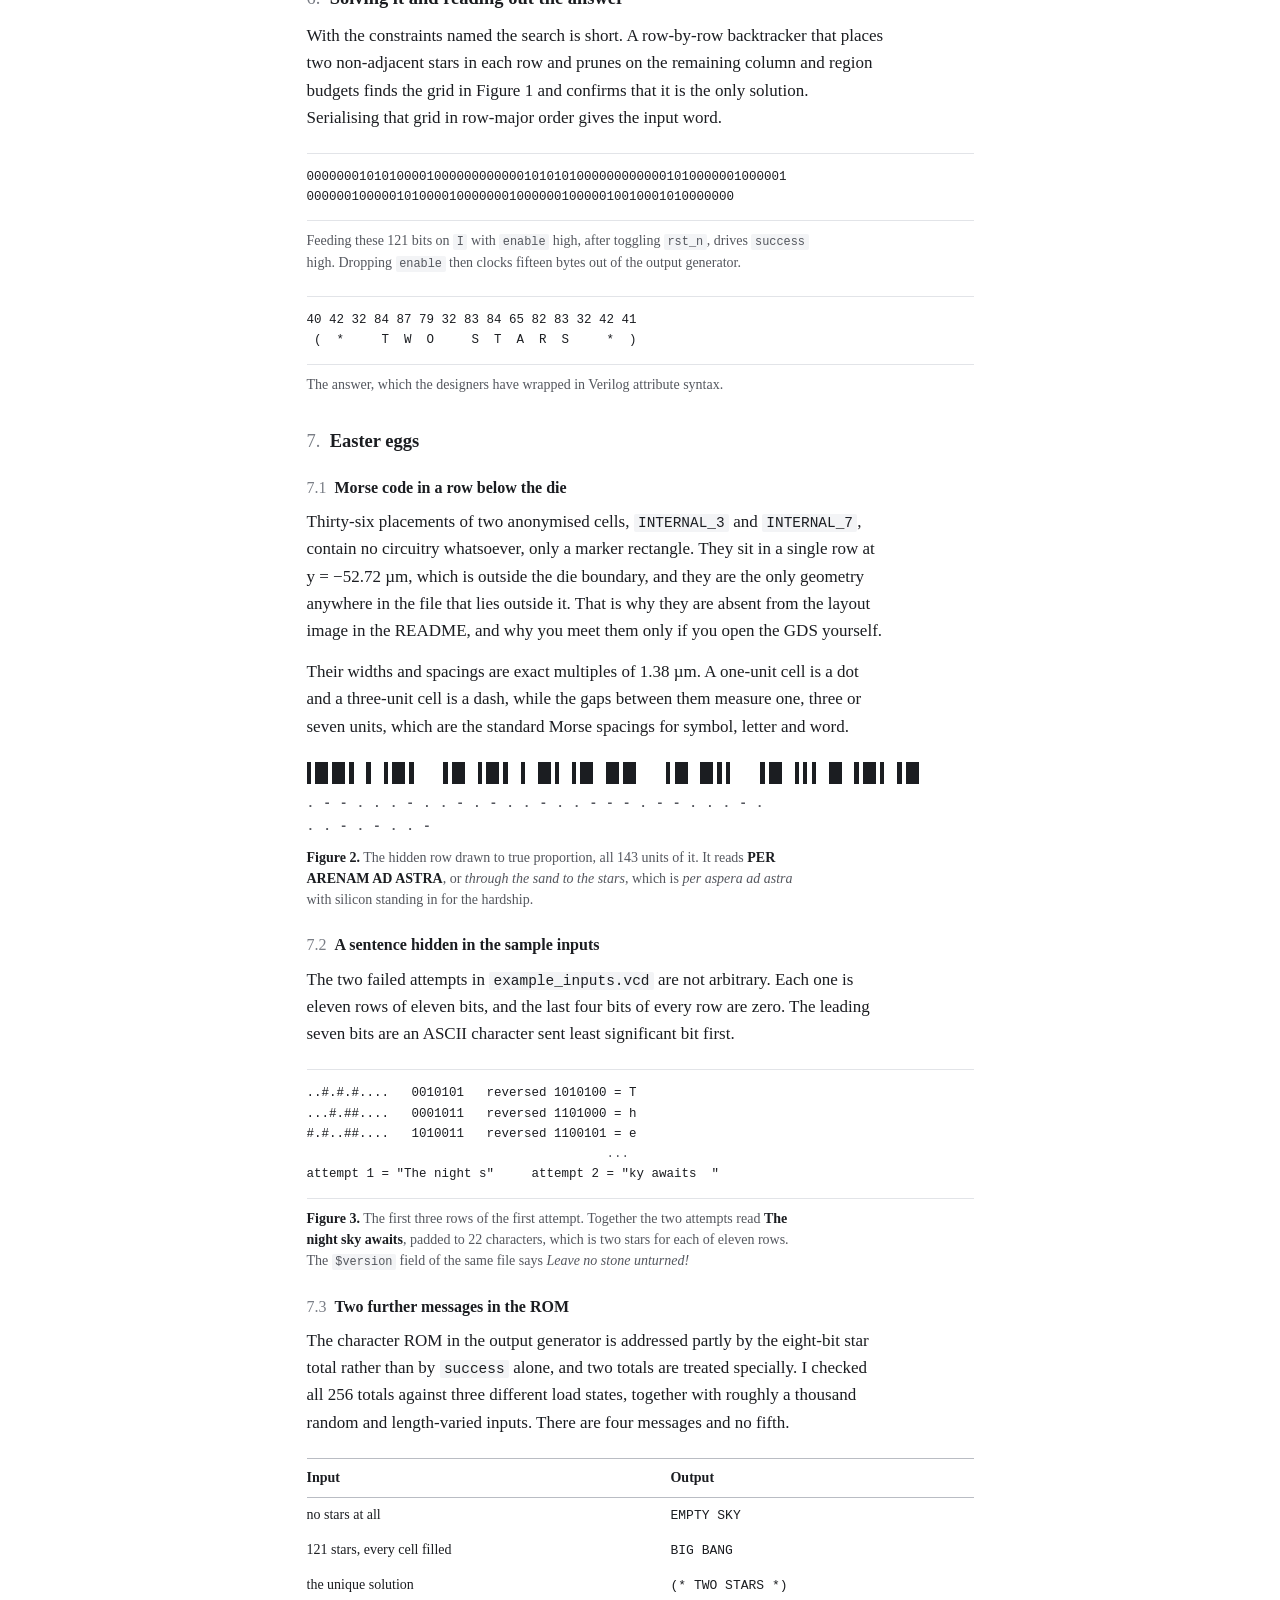
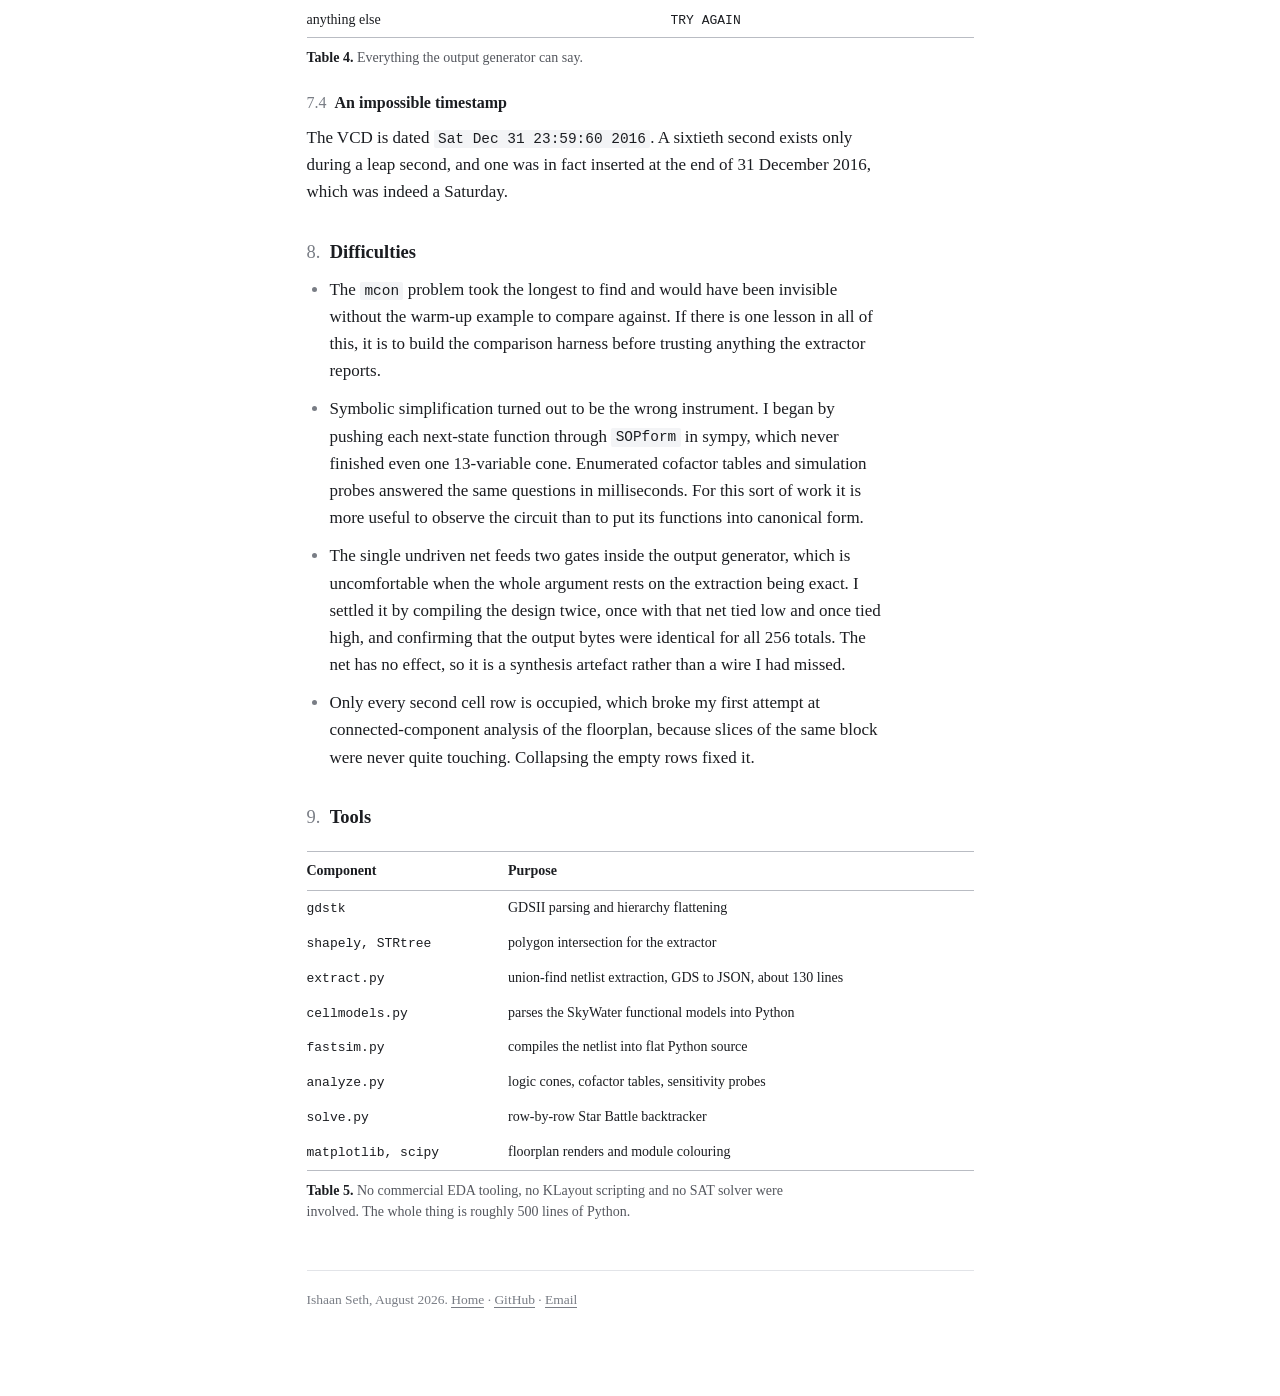
==== commit b88c6575: "Publish the ASIC puzzle write-up now that results are out" ====
--- a/writing/asic-puzzle/index.html
+++ b/writing/asic-puzzle/index.html
@@ -4,8 +4,6 @@
 <meta charset="utf-8" />
 <meta name="viewport" content="width=device-width, initial-scale=1" />
 <title>Recovering a netlist from a GDSII mask | Ishaan Seth</title>
-<meta name="robots" content="noindex, nofollow, noarchive, nosnippet" />
-<meta name="googlebot" content="noindex, nofollow" />
 <meta name="referrer" content="no-referrer" />
 <meta name="author" content="Ishaan Seth" />
 <link rel="stylesheet" href="../../style.css" />
@@ -28,9 +26,8 @@
 
 <a class="back" href="/">&#8592; Back to home</a>
 
-<p class="notice">This page is unlisted while the Jane Street ASIC puzzle is still running. It is not
-linked from anywhere on the site and is excluded from search engines. Please do not circulate the link
-until the results are announced.</p>
+<p class="notice">Jane Street <a href="https://blog.janestreet.com/asic-puzzle-results/">announced the results</a>
+on 2 October 2026, and this solution was among their favourites.</p>
 
 <article>
 
--- a/style.css
+++ b/style.css
@@ -1,7 +1,7 @@
 :root{
   --ground:#ffffff; --ink:#1b1d21; --ink-dim:#54575e; --ink-faint:#797d85;
   --rule:#b9bcc3; --rule-soft:#e2e4e8; --link:#29527d; --code-bg:#f3f4f6; --cell:#fafafb;
-  --tag:#eef0f3;
+  --tag:#eef0f3; --cell-star:#edeff3;
   --serif:Charter,"Bitstream Charter","Iowan Old Style","Palatino Linotype",Palatino,Georgia,"Times New Roman",serif;
   --mono:ui-monospace,"SF Mono",SFMono-Regular,Menlo,Consolas,"Liberation Mono",monospace;
 }
@@ -9,18 +9,18 @@
   :root{
     --ground:#15171b; --ink:#dcdee4; --ink-dim:#9a9ea8; --ink-faint:#7b7f89;
     --rule:#3a3e46; --rule-soft:#262a31; --link:#8aaed4; --code-bg:#1d2027; --cell:#1a1d23;
-    --tag:#22262d;
+    --tag:#22262d; --cell-star:#212630;
   }
 }
 :root[data-theme="dark"]{
   --ground:#15171b; --ink:#dcdee4; --ink-dim:#9a9ea8; --ink-faint:#7b7f89;
   --rule:#3a3e46; --rule-soft:#262a31; --link:#8aaed4; --code-bg:#1d2027; --cell:#1a1d23;
-  --tag:#22262d;
+  --tag:#22262d; --cell-star:#212630;
 }
 :root[data-theme="light"]{
   --ground:#ffffff; --ink:#1b1d21; --ink-dim:#54575e; --ink-faint:#797d85;
   --rule:#b9bcc3; --rule-soft:#e2e4e8; --link:#29527d; --code-bg:#f3f4f6; --cell:#fafafb;
-  --tag:#eef0f3;
+  --tag:#eef0f3; --cell-star:#edeff3;
 }
 
 *{box-sizing:border-box}
@@ -123,12 +123,14 @@
 table.sb td.bb{border-bottom:1.75px solid var(--ink)}
 table.sb td.bl{border-left:1.75px solid var(--ink)}
 table.sb td.br{border-right:1.75px solid var(--ink)}
+table.sb td.st{background:var(--cell-star)}
 .sg{color:var(--ink);font-size:14px}
 .rl{opacity:.6}
 
 .morse{display:flex;align-items:stretch;height:22px;width:100%;max-width:36em}
 .morse i{display:block}
 .morse i.mk{background:var(--ink)}
+.morse i.gp{background:transparent}
 .mcode{font-family:var(--mono);font-size:13px;color:var(--ink-dim);word-break:break-all;
        line-height:1.75;margin:0;max-width:36em;letter-spacing:.04em}
 
